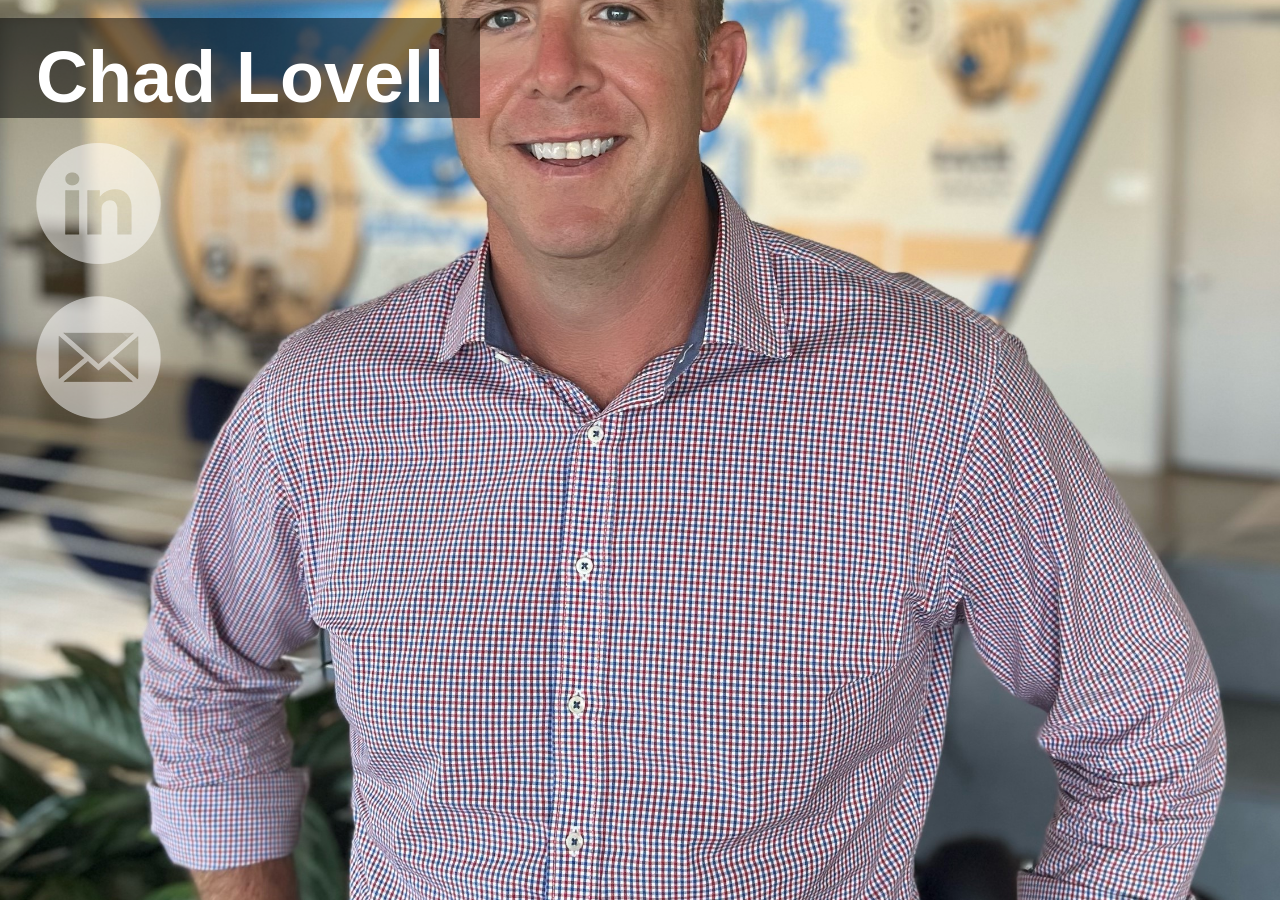
==== index.html @ 8917b345 "Update index.html" ====
<!DOCTYPE html>
<html>
  <head>
    <link href='http://fonts.googleapis.com/css?family=Sacramento' rel='stylesheet' type='text/CSS'>
  	<link href="http://calovell.github.io/normalize.css" rel="stylesheet">
  	<link href="http://calovell.github.io/icons/favicon.png" rel="icon" type="image/png">
  	<meta name="p:domain_verify" content="3712b702a888fe27a7185b41e04737b6"/>
    <title>Chad Lovell | Entrepreneur, Strategy & Innovation Executive</title>
    <meta name="description" content="Chad Lovell is a C-level executive operator, leader, and innovator with $100+ million P&L accountability">
    
	<!-- Google tag (gtag.js) -->
<script async src="https://www.googletagmanager.com/gtag/js?id=G-3PWENRH470"></script>
<script>
  window.dataLayer = window.dataLayer || [];
  function gtag(){dataLayer.push(arguments);}
  gtag('js', new Date());

  gtag('config', 'G-3PWENRH470');
</script>

	<style>
		body {
			background: url("http://calovell.github.io/pics/chad_lovell.jpg");
			background-size: cover;
			background-repeat: no-repeat;
			background-attachment: fixed;
			background-position: center;
		}
		h1 {
            font-family: 'Sacramento' cursive !important;
			font-size: 4.5em;
			color: #FFFFFF;
			padding: 0.25em 0.5em 0em 0.5em;
			margin-top: 15px;
			background-color: rgba(0,0,0,0.5);
			float: left;
			margin: 0.25em 0em 0em 0em;
    	}
    	div1 {
    		margin: 0.75em 0em 0.75em 2.25em;
    		display: inline;
    		float: left;
    		opacity: 0.5;
    		clear: left;
    		width: 7.82em;
    	}
    	div2 {
    		margin: 0.75em 2.25em 0.75em 0em;
    		display: inline;
    		float: right;
    		opacity: 0.5;
    		clear: right;
    		width: 7.82em;
    	}
    	a {
    		float: left;
    		margin: 0.75em 0em 0.75em 0em;
    	}
    	@media (max-width: 500px) {
      		h1 {
        		font-size: 3em;
        		padding: 0.25em 0.5em 0em 0.5em;
      		}
      		div1 {
      			margin: 0.5em 0em 0.5em 1.75em;
      			width: 5em;
      		}
      		div2 {
      			margin: 0.5em 1.75em 0.5em 0em;
      			width: 5em;
      		}
      		img {
      			height: 5em;
      			width: 5em;
      		}
      		a {
      			margin: 0.5em 0em 0.5em 0em;
      		}
	    }
	</style>
  </head>
  <body>
  	<h1>Chad Lovell</h1>
  	<div1>
  		<a href="https://www.linkedin.com/in/chadlovell" target="_blank">
  			<img src="http://calovell.github.io/icons/LinkedIn.png">
  		</a>
  		<a href="mailto:lovell.chad@gmail.com">
  			<img src="http://calovell.github.io/icons/E-Mail.png">
  		</a>
  	</div1>
  	<div2>

  	</div2>
  	<script src="http://calovell.github.io/jquery-1.10.2.min.js"></script>
  </body>
</html>
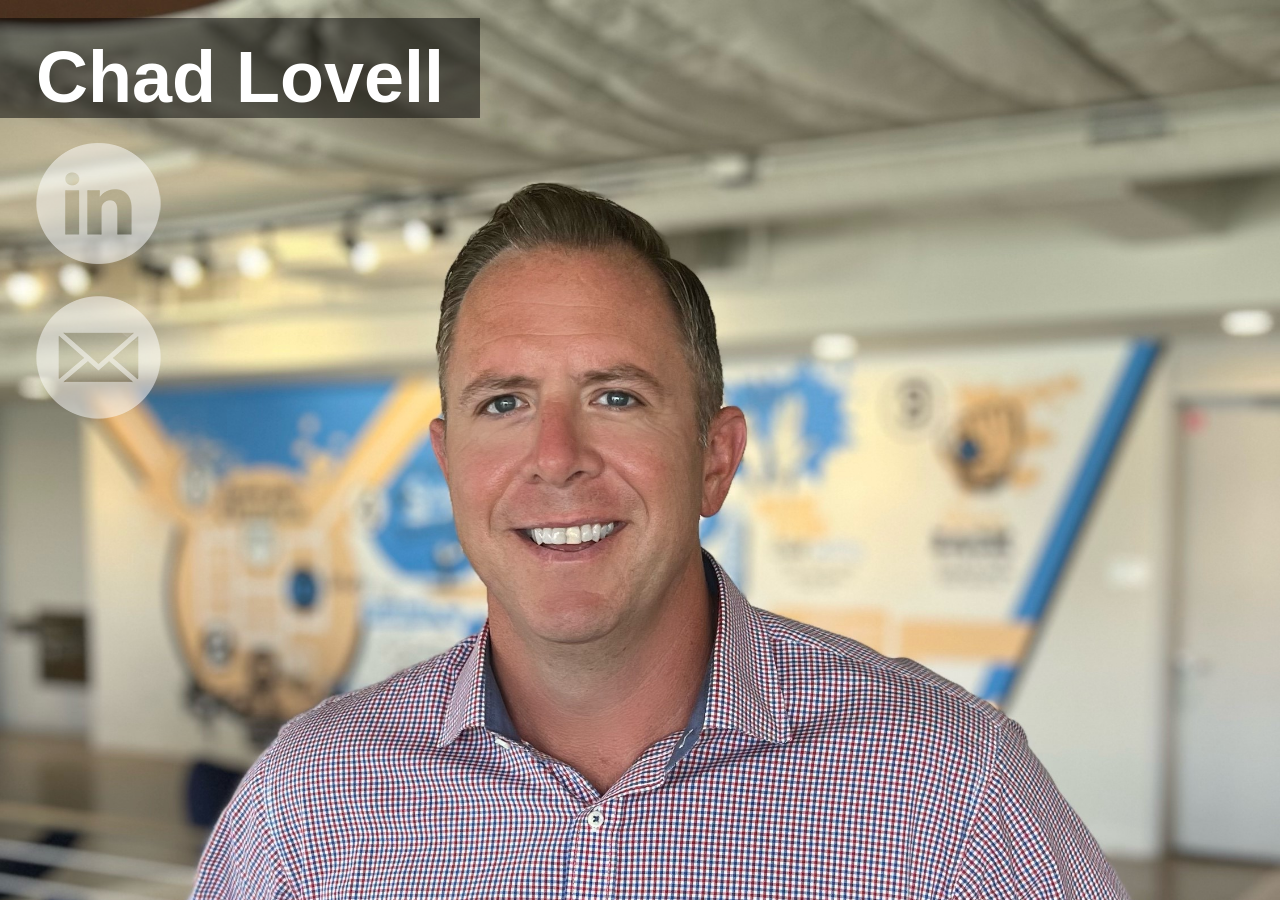
==== commit 969955e5: "Update index.html" ====
--- a/index.html
+++ b/index.html
@@ -24,7 +24,7 @@
 			background-size: cover;
 			background-repeat: no-repeat;
 			background-attachment: fixed;
-			background-position: center;
+			background-position: top left;
 		}
 		h1 {
             font-family: 'Sacramento' cursive !important;
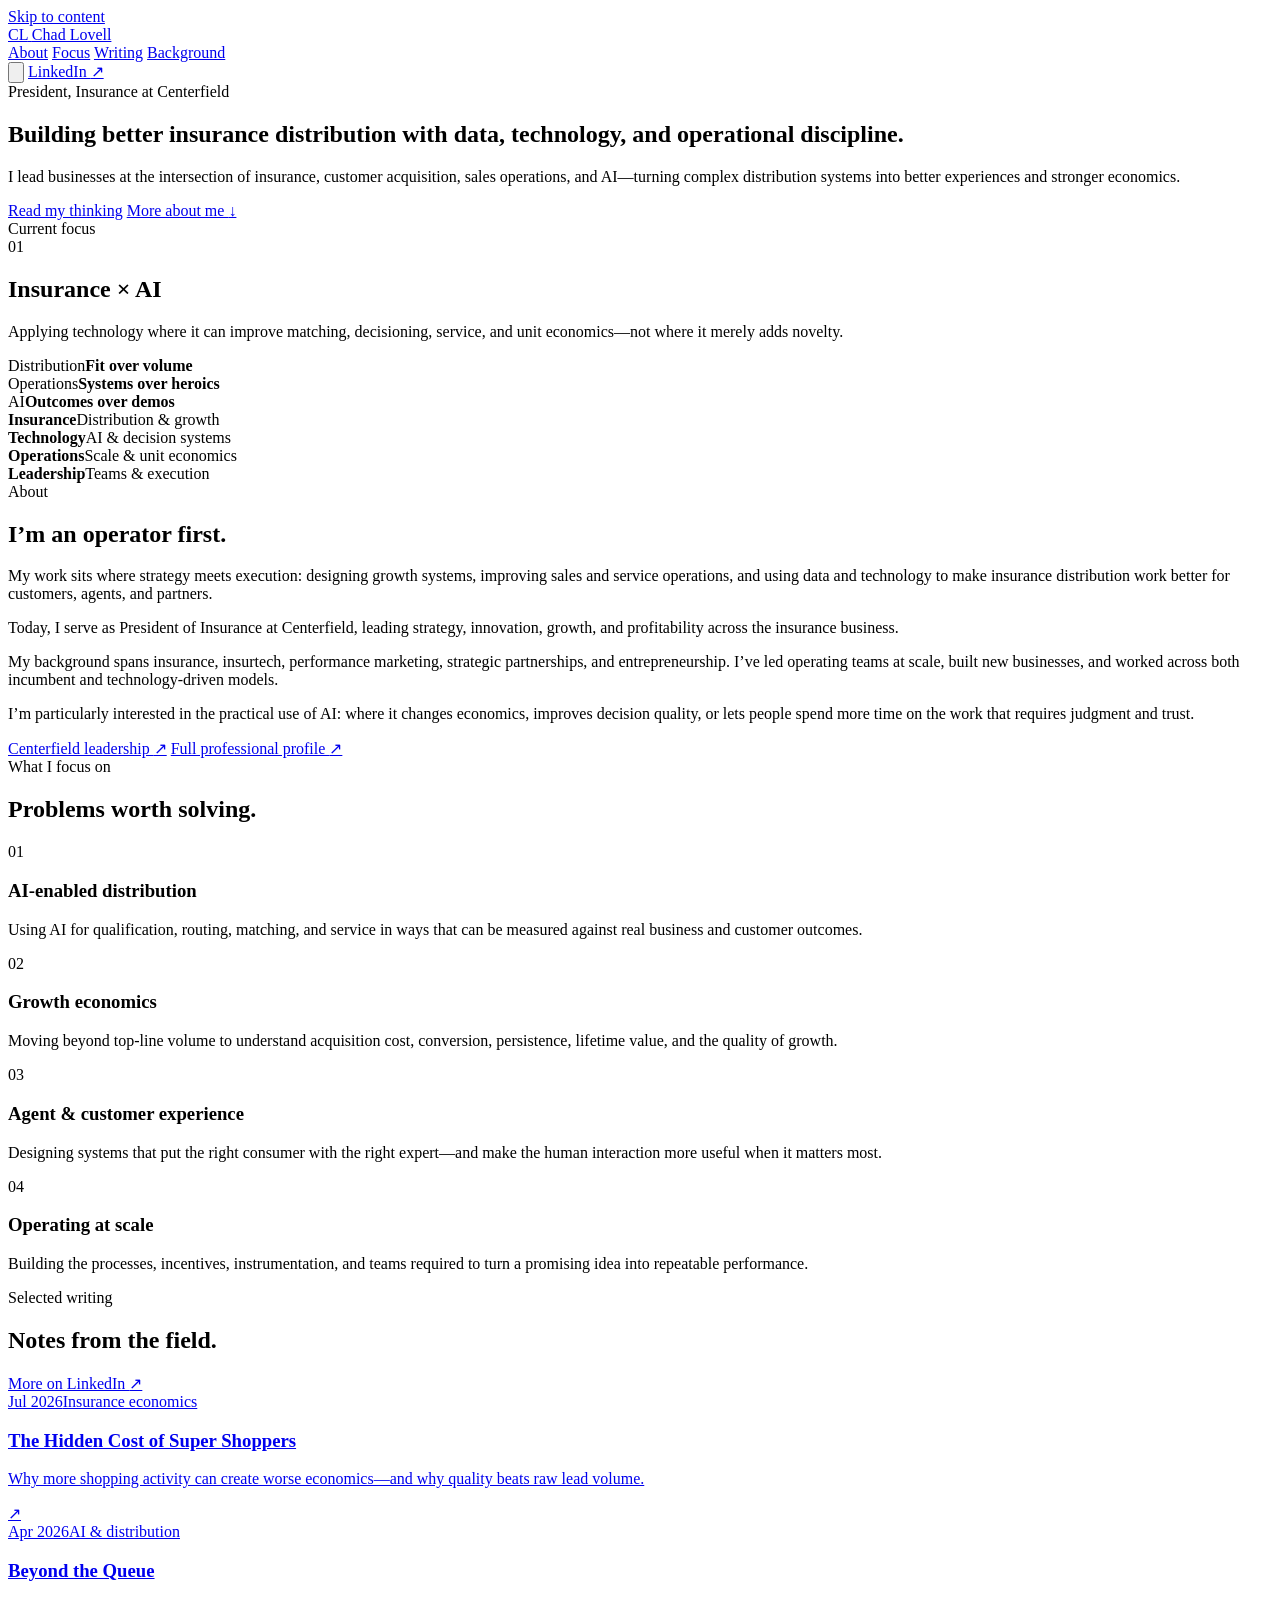
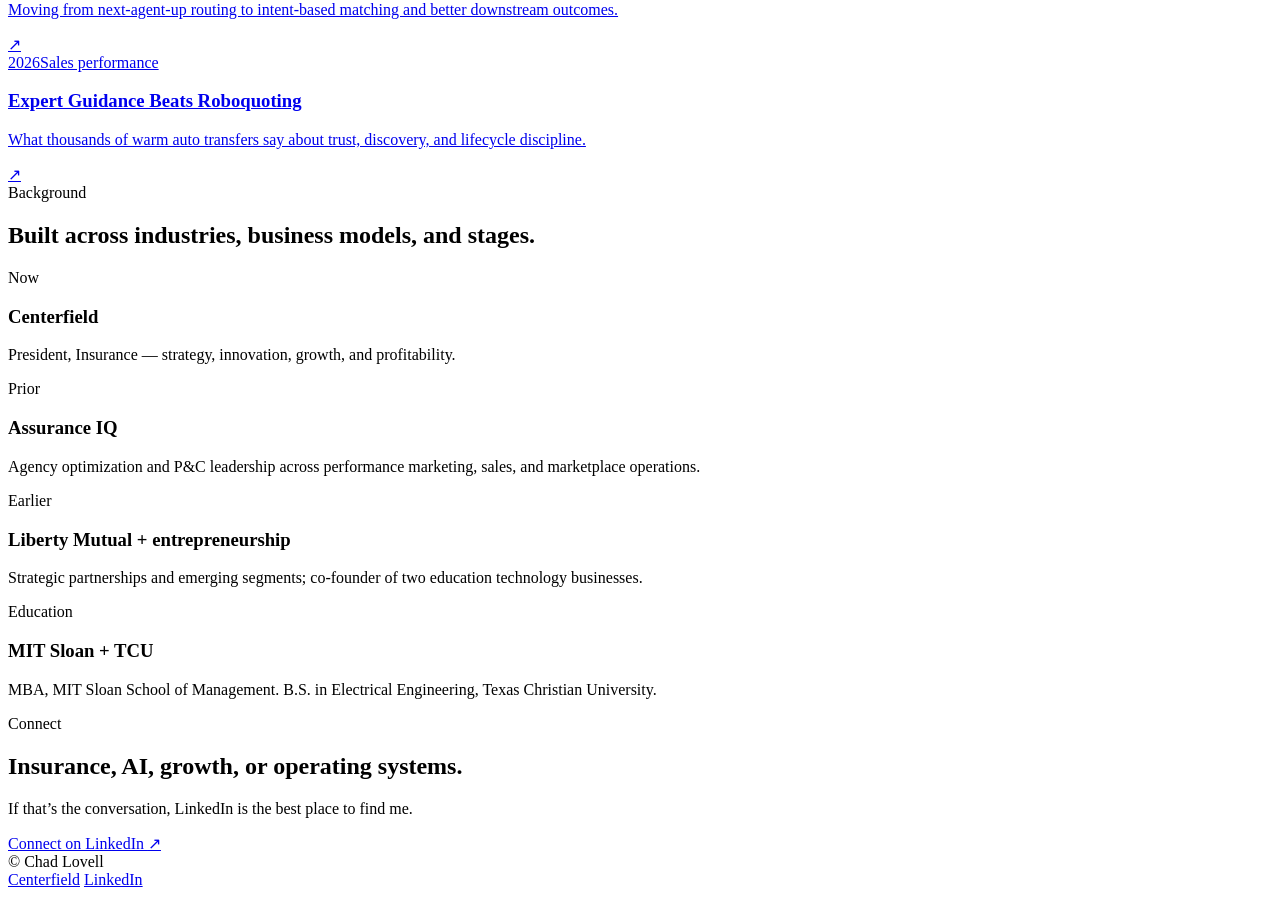
==== commit 2b110c73: "Redesign personal site with responsive layout and preserved analytics" ====
--- a/index.html
+++ b/index.html
@@ -1,97 +1,262 @@
-<!DOCTYPE html>
-<html>
-  <head>
-    <link href='http://fonts.googleapis.com/css?family=Sacramento' rel='stylesheet' type='text/CSS'>
-  	<link href="http://calovell.github.io/normalize.css" rel="stylesheet">
-  	<link href="http://calovell.github.io/icons/favicon.png" rel="icon" type="image/png">
-  	<meta name="p:domain_verify" content="3712b702a888fe27a7185b41e04737b6"/>
-    <title>Chad Lovell | Entrepreneur, Strategy & Innovation Executive</title>
-    <meta name="description" content="Chad Lovell is a C-level executive operator, leader, and innovator with $100+ million P&L accountability">
-    
-	<!-- Google tag (gtag.js) -->
-<script async src="https://www.googletagmanager.com/gtag/js?id=G-3PWENRH470"></script>
-<script>
-  window.dataLayer = window.dataLayer || [];
-  function gtag(){dataLayer.push(arguments);}
-  gtag('js', new Date());
-
-  gtag('config', 'G-3PWENRH470');
-</script>
-
-	<style>
-		body {
-			background: url("http://calovell.github.io/pics/chad_lovell.jpg");
-			background-size: cover;
-			background-repeat: no-repeat;
-			background-attachment: fixed;
-			background-position: top left;
-		}
-		h1 {
-            font-family: 'Sacramento' cursive !important;
-			font-size: 4.5em;
-			color: #FFFFFF;
-			padding: 0.25em 0.5em 0em 0.5em;
-			margin-top: 15px;
-			background-color: rgba(0,0,0,0.5);
-			float: left;
-			margin: 0.25em 0em 0em 0em;
-    	}
-    	div1 {
-    		margin: 0.75em 0em 0.75em 2.25em;
-    		display: inline;
-    		float: left;
-    		opacity: 0.5;
-    		clear: left;
-    		width: 7.82em;
-    	}
-    	div2 {
-    		margin: 0.75em 2.25em 0.75em 0em;
-    		display: inline;
-    		float: right;
-    		opacity: 0.5;
-    		clear: right;
-    		width: 7.82em;
-    	}
-    	a {
-    		float: left;
-    		margin: 0.75em 0em 0.75em 0em;
-    	}
-    	@media (max-width: 500px) {
-      		h1 {
-        		font-size: 3em;
-        		padding: 0.25em 0.5em 0em 0.5em;
-      		}
-      		div1 {
-      			margin: 0.5em 0em 0.5em 1.75em;
-      			width: 5em;
-      		}
-      		div2 {
-      			margin: 0.5em 1.75em 0.5em 0em;
-      			width: 5em;
-      		}
-      		img {
-      			height: 5em;
-      			width: 5em;
-      		}
-      		a {
-      			margin: 0.5em 0em 0.5em 0em;
-      		}
-	    }
-	</style>
-  </head>
-  <body>
-  	<h1>Chad Lovell</h1>
-  	<div1>
-  		<a href="https://www.linkedin.com/in/chadlovell" target="_blank">
-  			<img src="http://calovell.github.io/icons/LinkedIn.png">
-  		</a>
-  		<a href="mailto:lovell.chad@gmail.com">
-  			<img src="http://calovell.github.io/icons/E-Mail.png">
-  		</a>
-  	</div1>
-  	<div2>
-
-  	</div2>
-  	<script src="http://calovell.github.io/jquery-1.10.2.min.js"></script>
-  </body>
+<!doctype html>
+<html lang="en">
+<head>
+  <!-- Google tag (gtag.js) -->
+  <script async src="https://www.googletagmanager.com/gtag/js?id=G-3PWENRH470"></script>
+  <script>
+    window.dataLayer = window.dataLayer || [];
+    function gtag(){dataLayer.push(arguments);}
+    gtag('js', new Date());
+    gtag('config', 'G-3PWENRH470');
+  </script>
+  <meta charset="utf-8" />
+  <meta name="viewport" content="width=device-width, initial-scale=1" />
+  <title>Chad Lovell | Insurance, AI & Growth Executive</title>
+  <meta name="description" content="Chad Lovell is President of Insurance at Centerfield, focused on insurance distribution, AI-enabled growth, customer acquisition, and operational performance." />
+  <meta name="author" content="Chad Lovell" />
+  <meta name="p:domain_verify" content="3712b702a888fe27a7185b41e04737b6" />
+  <meta name="theme-color" content="#07101c" />
+  <meta name="referrer" content="strict-origin-when-cross-origin" />
+  <meta name="robots" content="index,follow,max-image-preview:large" />
+  <link rel="canonical" href="https://chadlovell.com/" />
+  <link rel="icon" href="assets/favicon.svg" type="image/svg+xml" />
+  <link rel="stylesheet" href="assets/styles.css" />
+  <noscript><style>.reveal{opacity:1!important;transform:none!important}</style></noscript>
+
+  <meta property="og:type" content="website" />
+  <meta property="og:title" content="Chad Lovell | Insurance, AI & Growth Executive" />
+  <meta property="og:description" content="Executive operator focused on insurance distribution, AI-enabled growth, and better customer and agent experiences." />
+  <meta property="og:url" content="https://chadlovell.com/" />
+  <meta property="og:site_name" content="Chad Lovell" />
+  <meta property="og:image" content="https://chadlovell.com/assets/social-card.png" />
+  <meta name="twitter:card" content="summary_large_image" />
+
+  <script type="application/ld+json">
+  {
+    "@context": "https://schema.org",
+    "@type": "Person",
+    "name": "Chad Lovell",
+    "url": "https://chadlovell.com/",
+    "jobTitle": "President, Insurance",
+    "worksFor": {
+      "@type": "Organization",
+      "name": "Centerfield",
+      "url": "https://www.centerfield.com/"
+    },
+    "alumniOf": [
+      {"@type": "CollegeOrUniversity", "name": "MIT Sloan School of Management"},
+      {"@type": "CollegeOrUniversity", "name": "Texas Christian University"}
+    ],
+    "sameAs": [
+      "https://www.linkedin.com/in/chadlovell/"
+    ]
+  }
+  </script>
+</head>
+<body>
+  <a class="skip-link" href="#main">Skip to content</a>
+
+  <header class="site-header" data-header>
+    <div class="shell nav-wrap">
+      <a class="brand" href="#top" aria-label="Chad Lovell home">
+        <span class="brand-mark" aria-hidden="true">CL</span>
+        <span class="brand-name">Chad Lovell</span>
+      </a>
+      <nav class="desktop-nav" aria-label="Primary navigation">
+        <a href="#about">About</a>
+        <a href="#focus">Focus</a>
+        <a href="#writing">Writing</a>
+        <a href="#background">Background</a>
+      </nav>
+      <div class="nav-actions">
+        <button class="theme-toggle" type="button" aria-label="Toggle color theme" data-theme-toggle>
+          <svg viewBox="0 0 24 24" aria-hidden="true"><path d="M12 3a9 9 0 1 0 9 9c0-.35-.02-.7-.06-1.03A7 7 0 0 1 12 3Z"/></svg>
+        </button>
+        <a class="button button-small" href="https://www.linkedin.com/in/chadlovell/" target="_blank" rel="noopener noreferrer">LinkedIn <span aria-hidden="true">↗</span></a>
+      </div>
+    </div>
+  </header>
+
+  <main id="main">
+    <section class="hero" id="top">
+      <div class="hero-grid" aria-hidden="true"></div>
+      <div class="orb orb-one" aria-hidden="true"></div>
+      <div class="orb orb-two" aria-hidden="true"></div>
+      <div class="shell hero-layout">
+        <div class="hero-copy reveal">
+          <div class="eyebrow"><span class="eyebrow-dot"></span> President, Insurance at Centerfield</div>
+          <h1>Building better insurance distribution with <span>data, technology, and operational discipline.</span></h1>
+          <p class="hero-lede">I lead businesses at the intersection of insurance, customer acquisition, sales operations, and AI—turning complex distribution systems into better experiences and stronger economics.</p>
+          <div class="hero-actions">
+            <a class="button" href="#writing">Read my thinking</a>
+            <a class="text-link" href="#about">More about me <span aria-hidden="true">↓</span></a>
+          </div>
+        </div>
+
+        <aside class="signal-card reveal reveal-delay-1" aria-label="Professional focus">
+          <div class="signal-topline">
+            <span>Current focus</span>
+            <span class="live-dot" aria-hidden="true"></span>
+          </div>
+          <div class="signal-main">
+            <div class="signal-number">01</div>
+            <h2>Insurance × AI</h2>
+            <p>Applying technology where it can improve matching, decisioning, service, and unit economics—not where it merely adds novelty.</p>
+          </div>
+          <div class="signal-list">
+            <div><span>Distribution</span><strong>Fit over volume</strong></div>
+            <div><span>Operations</span><strong>Systems over heroics</strong></div>
+            <div><span>AI</span><strong>Outcomes over demos</strong></div>
+          </div>
+        </aside>
+      </div>
+      <div class="shell hero-foot reveal reveal-delay-2">
+        <div class="metric"><strong>Insurance</strong><span>Distribution & growth</span></div>
+        <div class="metric"><strong>Technology</strong><span>AI & decision systems</span></div>
+        <div class="metric"><strong>Operations</strong><span>Scale & unit economics</span></div>
+        <div class="metric"><strong>Leadership</strong><span>Teams & execution</span></div>
+      </div>
+    </section>
+
+    <section class="section" id="about">
+      <div class="shell split-layout">
+        <div class="section-kicker reveal">About</div>
+        <div class="section-content reveal reveal-delay-1">
+          <h2>I’m an operator first.</h2>
+          <div class="prose-grid">
+            <p class="large-copy">My work sits where strategy meets execution: designing growth systems, improving sales and service operations, and using data and technology to make insurance distribution work better for customers, agents, and partners.</p>
+            <div class="body-copy">
+              <p>Today, I serve as President of Insurance at Centerfield, leading strategy, innovation, growth, and profitability across the insurance business.</p>
+              <p>My background spans insurance, insurtech, performance marketing, strategic partnerships, and entrepreneurship. I’ve led operating teams at scale, built new businesses, and worked across both incumbent and technology-driven models.</p>
+              <p>I’m particularly interested in the practical use of AI: where it changes economics, improves decision quality, or lets people spend more time on the work that requires judgment and trust.</p>
+            </div>
+          </div>
+          <div class="inline-links">
+            <a href="https://www.centerfield.com/our-team" target="_blank" rel="noopener noreferrer">Centerfield leadership <span>↗</span></a>
+            <a href="https://www.linkedin.com/in/chadlovell/" target="_blank" rel="noopener noreferrer">Full professional profile <span>↗</span></a>
+          </div>
+        </div>
+      </div>
+    </section>
+
+    <section class="section section-tint" id="focus">
+      <div class="shell">
+        <div class="section-heading reveal">
+          <div class="section-kicker">What I focus on</div>
+          <h2>Problems worth solving.</h2>
+        </div>
+        <div class="focus-grid">
+          <article class="focus-card reveal">
+            <span class="card-index">01</span>
+            <h3>AI-enabled distribution</h3>
+            <p>Using AI for qualification, routing, matching, and service in ways that can be measured against real business and customer outcomes.</p>
+          </article>
+          <article class="focus-card reveal reveal-delay-1">
+            <span class="card-index">02</span>
+            <h3>Growth economics</h3>
+            <p>Moving beyond top-line volume to understand acquisition cost, conversion, persistence, lifetime value, and the quality of growth.</p>
+          </article>
+          <article class="focus-card reveal reveal-delay-2">
+            <span class="card-index">03</span>
+            <h3>Agent & customer experience</h3>
+            <p>Designing systems that put the right consumer with the right expert—and make the human interaction more useful when it matters most.</p>
+          </article>
+          <article class="focus-card reveal reveal-delay-3">
+            <span class="card-index">04</span>
+            <h3>Operating at scale</h3>
+            <p>Building the processes, incentives, instrumentation, and teams required to turn a promising idea into repeatable performance.</p>
+          </article>
+        </div>
+      </div>
+    </section>
+
+    <section class="section" id="writing">
+      <div class="shell">
+        <div class="section-heading writing-heading reveal">
+          <div>
+            <div class="section-kicker">Selected writing</div>
+            <h2>Notes from the field.</h2>
+          </div>
+          <a class="text-link" href="https://www.linkedin.com/in/chadlovell/recent-activity/all/" target="_blank" rel="noopener noreferrer">More on LinkedIn <span>↗</span></a>
+        </div>
+        <div class="article-list">
+          <a class="article-row reveal" href="https://www.linkedin.com/pulse/hidden-cost-super-shoppers-chad-lovell-rr0ec" target="_blank" rel="noopener noreferrer">
+            <div class="article-meta"><span>Jul 2026</span><span>Insurance economics</span></div>
+            <div class="article-copy">
+              <h3>The Hidden Cost of Super Shoppers</h3>
+              <p>Why more shopping activity can create worse economics—and why quality beats raw lead volume.</p>
+            </div>
+            <span class="article-arrow" aria-hidden="true">↗</span>
+          </a>
+          <a class="article-row reveal reveal-delay-1" href="https://www.linkedin.com/posts/centerfield-media_beyond-the-queue-activity-7447659355233009664-JRkK" target="_blank" rel="noopener noreferrer">
+            <div class="article-meta"><span>Apr 2026</span><span>AI & distribution</span></div>
+            <div class="article-copy">
+              <h3>Beyond the Queue</h3>
+              <p>Moving from next-agent-up routing to intent-based matching and better downstream outcomes.</p>
+            </div>
+            <span class="article-arrow" aria-hidden="true">↗</span>
+          </a>
+          <a class="article-row reveal reveal-delay-2" href="https://www.linkedin.com/posts/chadlovell_in-the-insurance-world-we-spend-a-lot-of-activity-7431710222504640513-ffa4" target="_blank" rel="noopener noreferrer">
+            <div class="article-meta"><span>2026</span><span>Sales performance</span></div>
+            <div class="article-copy">
+              <h3>Expert Guidance Beats Roboquoting</h3>
+              <p>What thousands of warm auto transfers say about trust, discovery, and lifecycle discipline.</p>
+            </div>
+            <span class="article-arrow" aria-hidden="true">↗</span>
+          </a>
+        </div>
+      </div>
+    </section>
+
+    <section class="section section-dark" id="background">
+      <div class="shell split-layout">
+        <div class="section-kicker reveal">Background</div>
+        <div class="section-content reveal reveal-delay-1">
+          <h2>Built across industries, business models, and stages.</h2>
+          <div class="timeline">
+            <div class="timeline-row">
+              <div class="timeline-label">Now</div>
+              <div><h3>Centerfield</h3><p>President, Insurance — strategy, innovation, growth, and profitability.</p></div>
+            </div>
+            <div class="timeline-row">
+              <div class="timeline-label">Prior</div>
+              <div><h3>Assurance IQ</h3><p>Agency optimization and P&amp;C leadership across performance marketing, sales, and marketplace operations.</p></div>
+            </div>
+            <div class="timeline-row">
+              <div class="timeline-label">Earlier</div>
+              <div><h3>Liberty Mutual + entrepreneurship</h3><p>Strategic partnerships and emerging segments; co-founder of two education technology businesses.</p></div>
+            </div>
+            <div class="timeline-row">
+              <div class="timeline-label">Education</div>
+              <div><h3>MIT Sloan + TCU</h3><p>MBA, MIT Sloan School of Management. B.S. in Electrical Engineering, Texas Christian University.</p></div>
+            </div>
+          </div>
+        </div>
+      </div>
+    </section>
+
+    <section class="cta-section">
+      <div class="shell cta-wrap reveal">
+        <div>
+          <div class="section-kicker">Connect</div>
+          <h2>Insurance, AI, growth, or operating systems.</h2>
+          <p>If that’s the conversation, LinkedIn is the best place to find me.</p>
+        </div>
+        <a class="button button-light" href="https://www.linkedin.com/in/chadlovell/" target="_blank" rel="noopener noreferrer">Connect on LinkedIn <span>↗</span></a>
+      </div>
+    </section>
+  </main>
+
+  <footer class="site-footer">
+    <div class="shell footer-wrap">
+      <div>© <span data-year></span> Chad Lovell</div>
+      <div class="footer-links">
+        <a href="https://www.centerfield.com/" target="_blank" rel="noopener noreferrer">Centerfield</a>
+        <a href="https://www.linkedin.com/in/chadlovell/" target="_blank" rel="noopener noreferrer">LinkedIn</a>
+      </div>
+    </div>
+  </footer>
+
+  <script src="assets/site.js" defer></script>
+</body>
 </html>
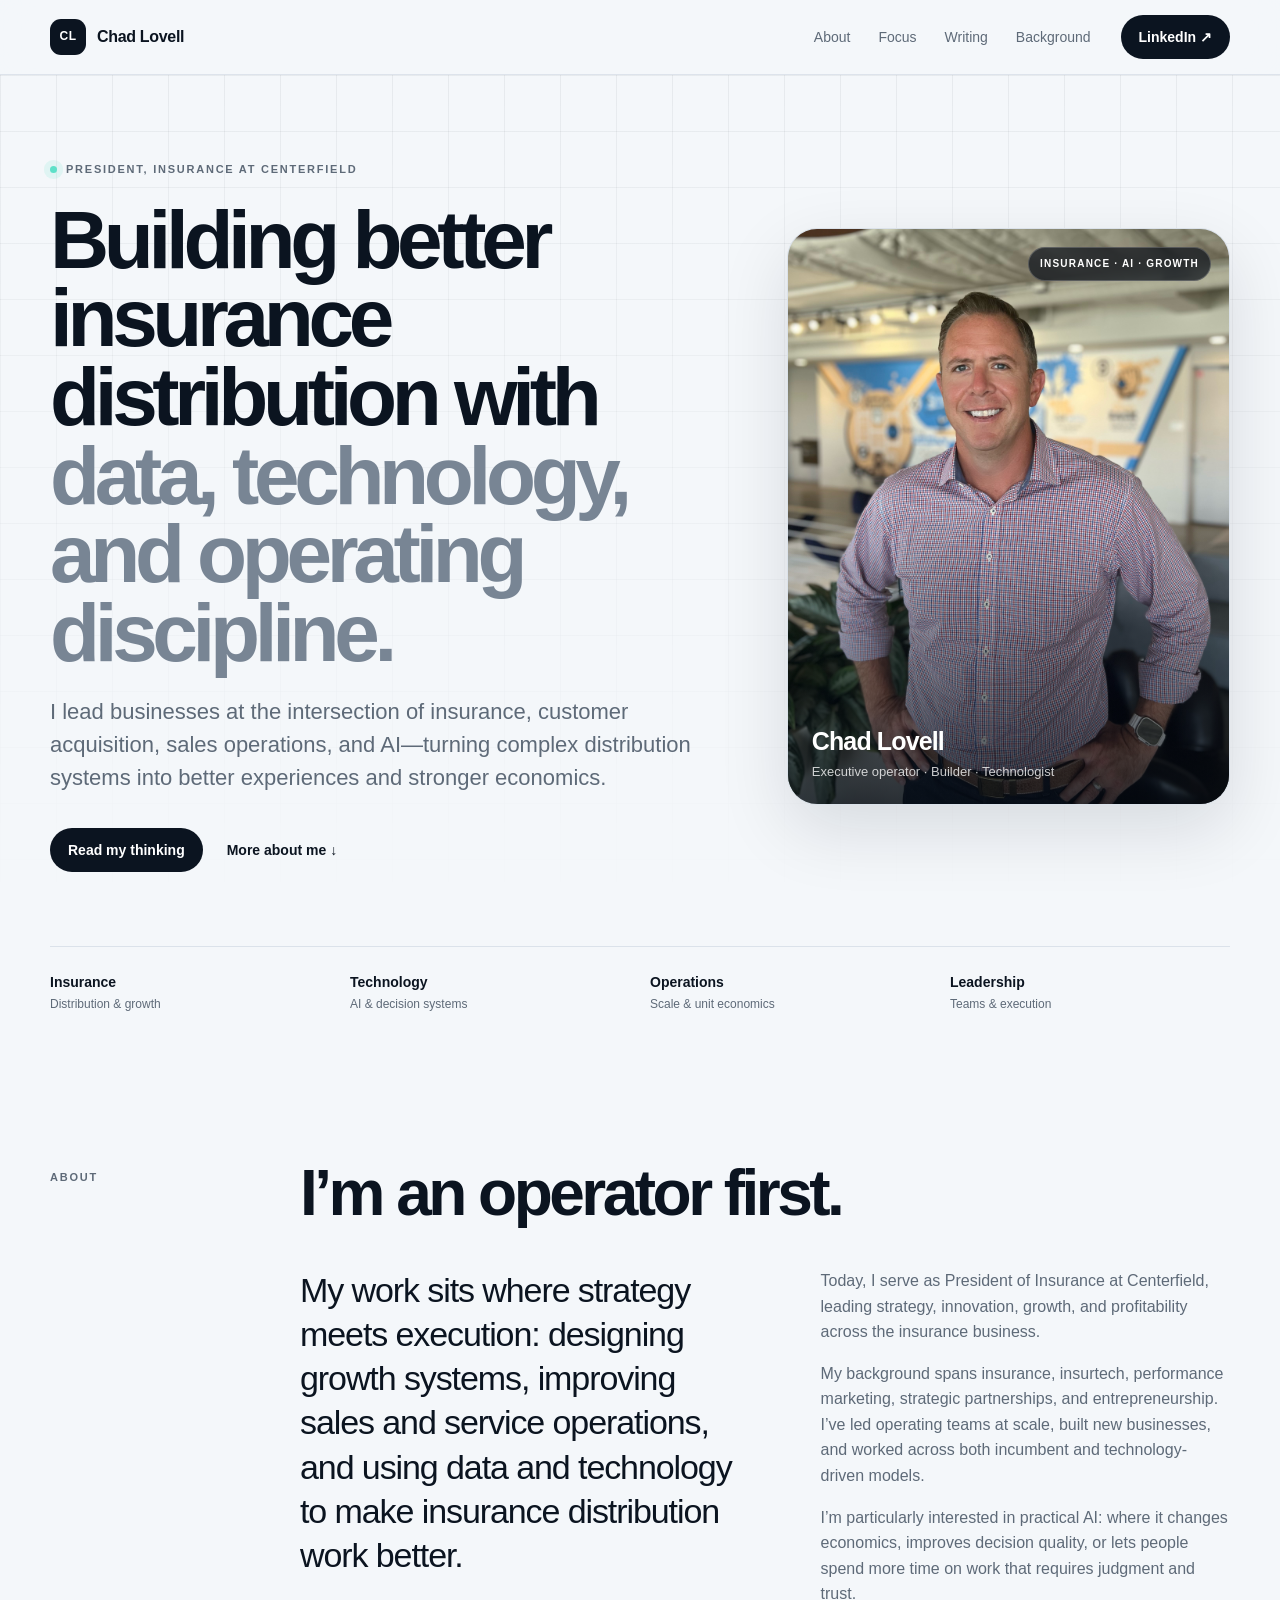
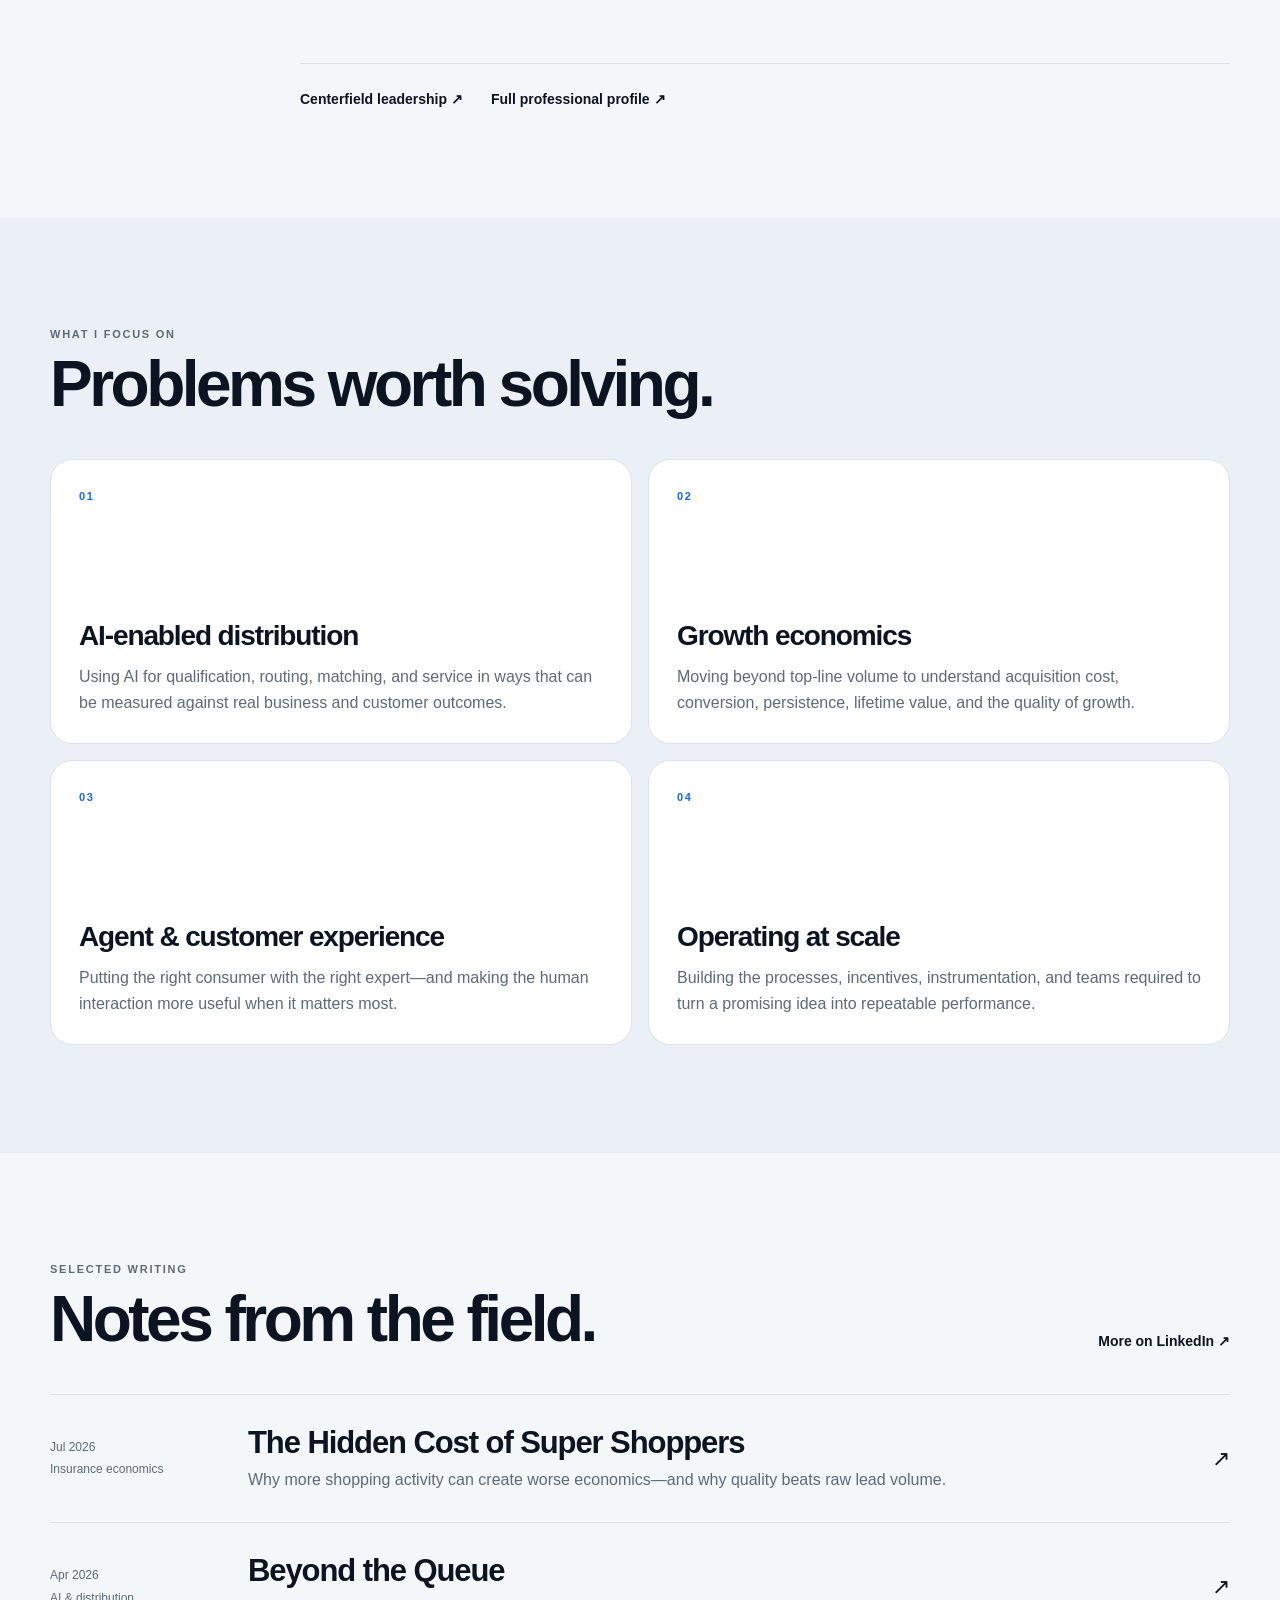
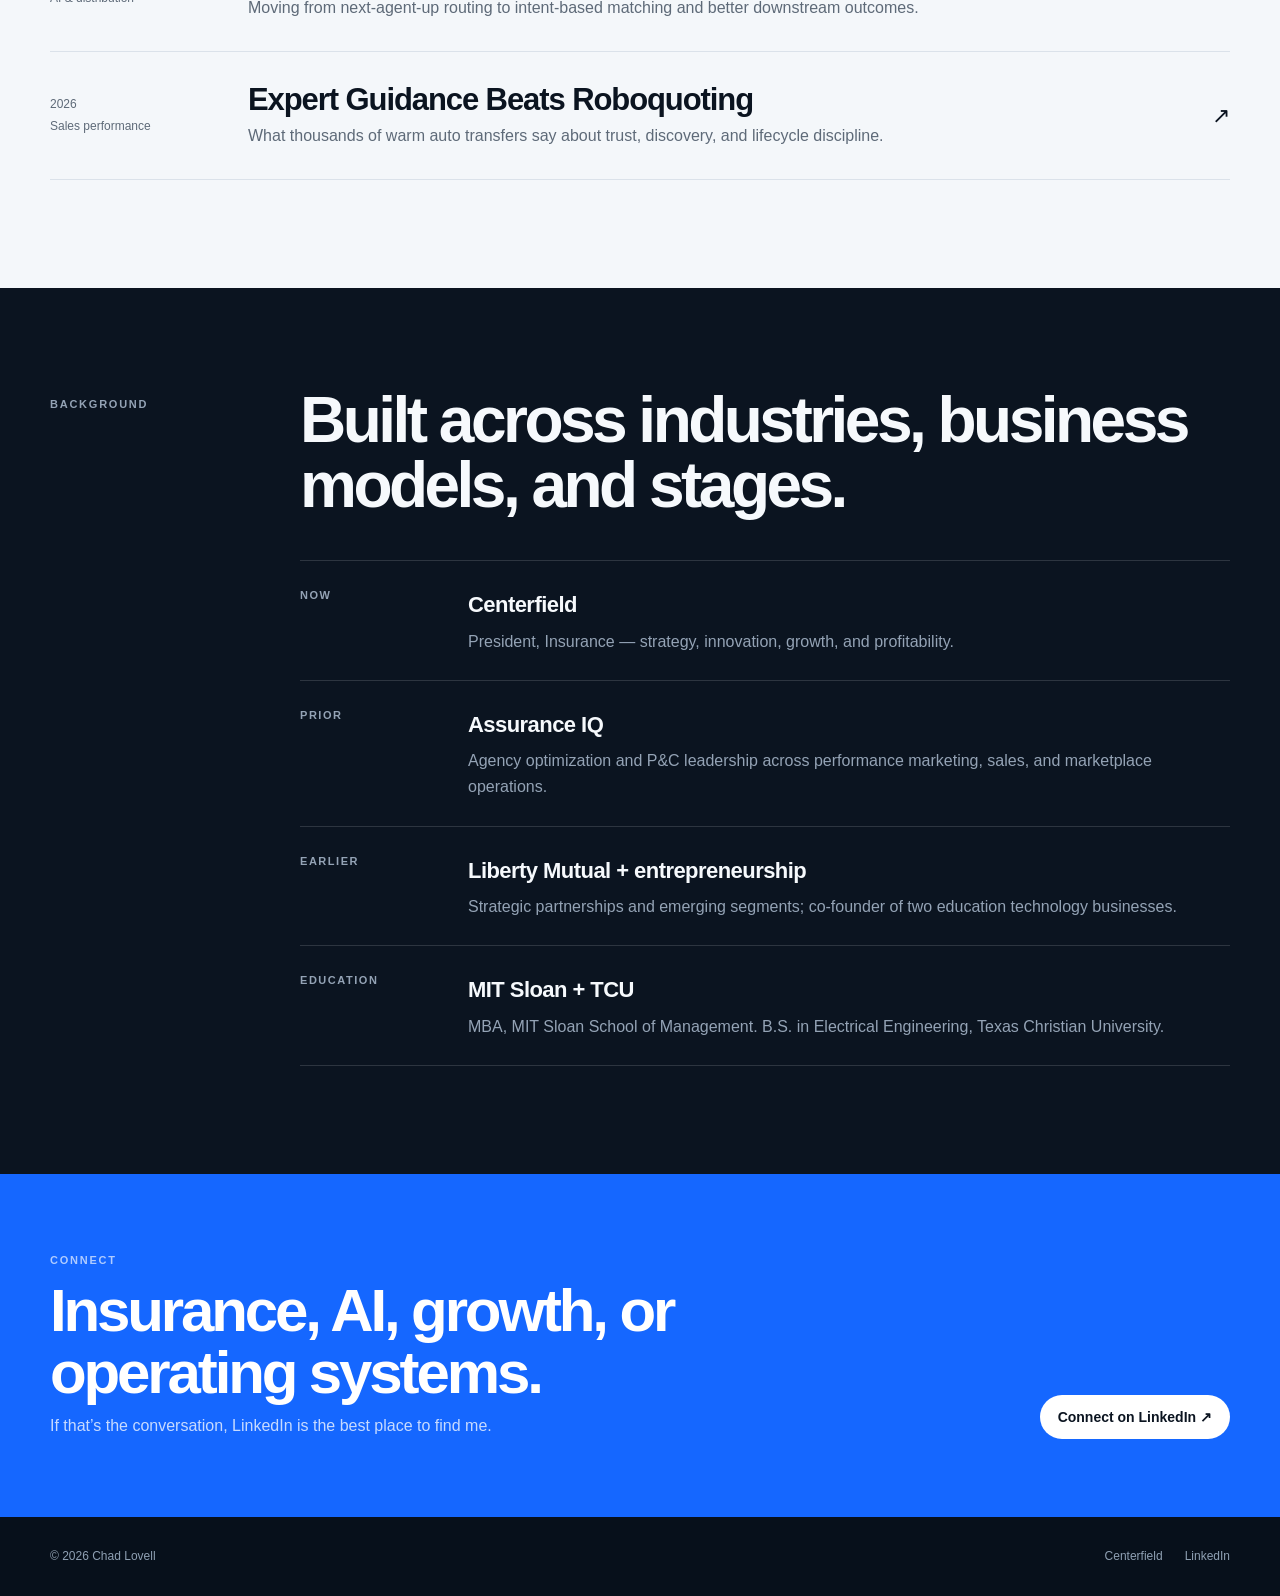
==== commit 455d7f26: "Make redesign self-contained and add professional headshot" ====
--- a/index.html
+++ b/index.html
@@ -1,7 +1,7 @@
 <!doctype html>
 <html lang="en">
 <head>
-  <!-- Google tag (gtag.js) -->
+  <!-- Google tag (gtag.js) — preserved from the existing chadlovell.com site -->
   <script async src="https://www.googletagmanager.com/gtag/js?id=G-3PWENRH470"></script>
   <script>
     window.dataLayer = window.dataLayer || [];
@@ -9,254 +9,71 @@
     gtag('js', new Date());
     gtag('config', 'G-3PWENRH470');
   </script>
-  <meta charset="utf-8" />
-  <meta name="viewport" content="width=device-width, initial-scale=1" />
+
+  <meta charset="utf-8">
+  <meta name="viewport" content="width=device-width, initial-scale=1, viewport-fit=cover">
   <title>Chad Lovell | Insurance, AI & Growth Executive</title>
-  <meta name="description" content="Chad Lovell is President of Insurance at Centerfield, focused on insurance distribution, AI-enabled growth, customer acquisition, and operational performance." />
-  <meta name="author" content="Chad Lovell" />
-  <meta name="p:domain_verify" content="3712b702a888fe27a7185b41e04737b6" />
-  <meta name="theme-color" content="#07101c" />
-  <meta name="referrer" content="strict-origin-when-cross-origin" />
-  <meta name="robots" content="index,follow,max-image-preview:large" />
-  <link rel="canonical" href="https://chadlovell.com/" />
-  <link rel="icon" href="assets/favicon.svg" type="image/svg+xml" />
-  <link rel="stylesheet" href="assets/styles.css" />
-  <noscript><style>.reveal{opacity:1!important;transform:none!important}</style></noscript>
+  <meta name="description" content="Chad Lovell is President of Insurance at Centerfield, focused on insurance distribution, AI-enabled growth, customer acquisition, and operational performance.">
+  <meta name="author" content="Chad Lovell">
+  <meta name="p:domain_verify" content="3712b702a888fe27a7185b41e04737b6">
+  <meta name="theme-color" content="#0b1420">
+  <meta name="robots" content="index,follow,max-image-preview:large">
+  <link rel="canonical" href="https://chadlovell.com/">
 
-  <meta property="og:type" content="website" />
-  <meta property="og:title" content="Chad Lovell | Insurance, AI & Growth Executive" />
-  <meta property="og:description" content="Executive operator focused on insurance distribution, AI-enabled growth, and better customer and agent experiences." />
-  <meta property="og:url" content="https://chadlovell.com/" />
-  <meta property="og:site_name" content="Chad Lovell" />
-  <meta property="og:image" content="https://chadlovell.com/assets/social-card.png" />
-  <meta name="twitter:card" content="summary_large_image" />
+  <link rel="icon" type="image/svg+xml" href="data:image/svg+xml,%3Csvg xmlns='http://www.w3.org/2000/svg' viewBox='0 0 64 64'%3E%3Crect width='64' height='64' rx='15' fill='%230b1420'/%3E%3Cpath d='M35 17c-10 0-18 6.4-18 15s8 15 18 15c5 0 9.2-1.4 12.7-4.5l-4.8-6c-2.1 1.8-4.6 2.8-7.6 2.8-5.8 0-9.7-3-9.7-7.3s3.9-7.3 9.7-7.3c3 0 5.5 1 7.6 2.8l4.8-6C44.2 18.4 40 17 35 17Z' fill='%23fff'/%3E%3Cpath d='M39 31h7v16H34v-7h5V31Z' fill='%235DE0C8'/%3E%3C/svg%3E">
+
+  <meta property="og:type" content="website">
+  <meta property="og:title" content="Chad Lovell | Insurance, AI & Growth Executive">
+  <meta property="og:description" content="Executive operator focused on insurance distribution, AI-enabled growth, and better customer and agent experiences.">
+  <meta property="og:url" content="https://chadlovell.com/">
+  <meta property="og:site_name" content="Chad Lovell">
+  <meta property="og:image" content="https://chadlovell.com/assets/social-card.png">
+  <meta name="twitter:card" content="summary_large_image">
 
   <script type="application/ld+json">
   {
-    "@context": "https://schema.org",
-    "@type": "Person",
-    "name": "Chad Lovell",
-    "url": "https://chadlovell.com/",
-    "jobTitle": "President, Insurance",
-    "worksFor": {
-      "@type": "Organization",
-      "name": "Centerfield",
-      "url": "https://www.centerfield.com/"
-    },
-    "alumniOf": [
-      {"@type": "CollegeOrUniversity", "name": "MIT Sloan School of Management"},
-      {"@type": "CollegeOrUniversity", "name": "Texas Christian University"}
+    "@context":"https://schema.org",
+    "@type":"Person",
+    "name":"Chad Lovell",
+    "url":"https://chadlovell.com/",
+    "jobTitle":"President, Insurance",
+    "worksFor":{"@type":"Organization","name":"Centerfield","url":"https://www.centerfield.com/"},
+    "alumniOf":[
+      {"@type":"CollegeOrUniversity","name":"MIT Sloan School of Management"},
+      {"@type":"CollegeOrUniversity","name":"Texas Christian University"}
     ],
-    "sameAs": [
-      "https://www.linkedin.com/in/chadlovell/"
-    ]
+    "sameAs":["https://www.linkedin.com/in/chadlovell/"]
   }
   </script>
+
+  <style>
+    :root{--bg:#f4f7fa;--surface:#ffffff;--ink:#0b1420;--muted:#5e6a78;--line:#dbe2ea;--accent:#1567ff;--mint:#5de0c8;--dark:#0b1420;--max:1180px;--shadow:0 24px 70px rgba(11,20,32,.12)}
+    *{box-sizing:border-box}html{scroll-behavior:smooth;-webkit-text-size-adjust:100%}body{margin:0;background:var(--bg);color:var(--ink);font-family:Inter,ui-sans-serif,-apple-system,BlinkMacSystemFont,"Segoe UI",Roboto,Helvetica,Arial,sans-serif;line-height:1.6;-webkit-font-smoothing:antialiased;overflow-x:hidden}img{max-width:100%;display:block}a{color:inherit;text-decoration:none}.shell{width:min(calc(100% - 48px),var(--max));margin:0 auto}
+    header{position:sticky;top:0;z-index:50;background:rgba(244,247,250,.92);backdrop-filter:blur(15px);-webkit-backdrop-filter:blur(15px);border-bottom:1px solid rgba(219,226,234,.9)}.nav{height:74px;display:flex;align-items:center;gap:30px}.brand{display:flex;align-items:center;gap:11px;margin-right:auto;font-weight:750;letter-spacing:-.02em}.brandmark{width:36px;height:36px;border-radius:11px;background:var(--dark);color:#fff;display:grid;place-items:center;font-size:12px;font-weight:850;letter-spacing:.04em}nav{display:flex;gap:28px}nav a{font-size:14px;color:var(--muted)}nav a:hover{color:var(--ink)}.pill{display:inline-flex;align-items:center;justify-content:center;min-height:44px;padding:0 18px;border-radius:999px;background:var(--dark);color:#fff;font-size:14px;font-weight:720;white-space:nowrap}
+    .hero{padding:86px 0 46px;position:relative;overflow:hidden}.hero:before{content:"";position:absolute;inset:0;pointer-events:none;background-image:linear-gradient(rgba(11,20,32,.055) 1px,transparent 1px),linear-gradient(90deg,rgba(11,20,32,.055) 1px,transparent 1px);background-size:56px 56px;mask-image:linear-gradient(to bottom,#000,transparent 85%)}.hero-grid{position:relative;display:grid;grid-template-columns:minmax(0,1.2fr) minmax(330px,.8fr);gap:72px;align-items:center}.eyebrow{display:flex;align-items:center;gap:9px;text-transform:uppercase;letter-spacing:.16em;font-size:11px;font-weight:800;color:var(--muted)}.dot{width:7px;height:7px;border-radius:50%;background:var(--mint);box-shadow:0 0 0 6px rgba(93,224,200,.14)}h1{margin:22px 0 24px;font-size:clamp(52px,6.4vw,86px);line-height:.96;letter-spacing:-.065em;font-weight:800;max-width:820px}h1 span{color:#788594;font-weight:620}.lede{font-size:clamp(18px,2vw,22px);line-height:1.48;color:var(--muted);max-width:720px;margin:0}.hero-actions{display:flex;align-items:center;gap:24px;margin-top:34px}.textlink{font-size:14px;font-weight:720}
+    .portrait{position:relative;min-height:570px;border-radius:30px;overflow:hidden;border:1px solid var(--line);box-shadow:var(--shadow);background:#d9e0e7;isolation:isolate}.portrait img{width:100%;height:100%;min-height:570px;object-fit:cover;object-position:22% 16%}.portrait:after{content:"";position:absolute;inset:0;z-index:1;background:linear-gradient(180deg,transparent 48%,rgba(4,9,16,.78) 100%);pointer-events:none}.portrait-tag{position:absolute;z-index:2;right:18px;top:18px;padding:8px 11px;border:1px solid rgba(255,255,255,.2);border-radius:999px;background:rgba(6,13,23,.68);color:#fff;font-size:10px;font-weight:800;letter-spacing:.12em;text-transform:uppercase;backdrop-filter:blur(8px)}.portrait-copy{position:absolute;z-index:2;left:24px;right:24px;bottom:22px;color:#fff}.portrait-copy strong{display:block;font-size:25px;line-height:1.1;letter-spacing:-.035em}.portrait-copy span{display:block;margin-top:6px;color:rgba(255,255,255,.78);font-size:13px}
+    .metrics{position:relative;display:grid;grid-template-columns:repeat(4,1fr);gap:20px;margin-top:74px;padding-top:24px;border-top:1px solid var(--line)}.metric strong{display:block;font-size:14px}.metric span{display:block;color:var(--muted);font-size:12px;margin-top:2px}
+    section.content{padding:108px 0}.section-grid{display:grid;grid-template-columns:180px minmax(0,1fr);gap:70px}.kicker{text-transform:uppercase;letter-spacing:.16em;font-size:11px;font-weight:800;color:var(--muted)}.section-title{font-size:clamp(40px,5vw,64px);line-height:1.02;letter-spacing:-.055em;margin:-8px 0 42px}.about-grid{display:grid;grid-template-columns:1.05fr .95fr;gap:68px}.bigcopy{font-size:clamp(24px,3vw,34px);line-height:1.3;letter-spacing:-.032em;margin:0}.bodycopy{color:var(--muted)}.bodycopy p:first-child{margin-top:0}.links{display:flex;flex-wrap:wrap;gap:28px;margin-top:40px;padding-top:24px;border-top:1px solid var(--line);font-size:14px;font-weight:720}
+    .tint{background:#eaf0f5}.section-head{display:flex;align-items:end;justify-content:space-between;gap:30px;margin-bottom:42px}.section-head .section-title{margin:8px 0 0}.focus-grid{display:grid;grid-template-columns:repeat(2,1fr);gap:16px}.card{min-height:285px;padding:28px;border:1px solid var(--line);border-radius:22px;background:var(--surface);display:flex;flex-direction:column}.index{font-size:11px;font-weight:850;letter-spacing:.15em;color:var(--accent)}.card h3{font-size:28px;line-height:1.1;letter-spacing:-.04em;margin:auto 0 12px}.card p{margin:0;color:var(--muted)}
+    .articles{border-top:1px solid var(--line)}.article{display:grid;grid-template-columns:170px minmax(0,1fr) 30px;gap:28px;align-items:center;padding:30px 0;border-bottom:1px solid var(--line)}.meta{color:var(--muted);font-size:12px;display:flex;flex-direction:column;gap:3px}.article h3{font-size:clamp(23px,3vw,31px);line-height:1.15;letter-spacing:-.035em;margin:0 0 6px}.article p{margin:0;color:var(--muted)}.arrow{font-size:22px;justify-self:end}
+    .dark{background:var(--dark);color:#f6f9fc}.dark .kicker,.dark .meta,.dark .timeline p,.dark .timeline-label{color:#94a3b5}.timeline{border-top:1px solid rgba(255,255,255,.14)}.timeline-row{display:grid;grid-template-columns:140px 1fr;gap:28px;padding:26px 0;border-bottom:1px solid rgba(255,255,255,.14)}.timeline-label{text-transform:uppercase;letter-spacing:.14em;font-size:11px;font-weight:800}.timeline h3{font-size:22px;letter-spacing:-.025em;margin:0 0 6px}.timeline p{margin:0}
+    .cta{background:var(--accent);color:#fff;padding:78px 0}.cta-grid{display:flex;align-items:end;justify-content:space-between;gap:40px}.cta .kicker{color:rgba(255,255,255,.66)}.cta h2{font-size:clamp(38px,5vw,60px);line-height:1.03;letter-spacing:-.052em;margin:10px 0 10px;max-width:800px}.cta p{margin:0;color:rgba(255,255,255,.76)}.lightpill{background:#fff;color:var(--dark)}footer{background:#07101b;color:#8fa0b3;padding:30px 0;font-size:12px}.footer{display:flex;justify-content:space-between;gap:28px}.footerlinks{display:flex;gap:22px}
+    @media(max-width:980px){nav{display:none}.hero-grid{grid-template-columns:1fr;gap:46px}.portrait{max-width:620px;min-height:500px}.portrait img{min-height:500px}.metrics{grid-template-columns:repeat(2,1fr)}.section-grid{grid-template-columns:1fr;gap:24px}.about-grid{grid-template-columns:1fr;gap:30px}}
+    @media(max-width:720px){.shell{width:min(calc(100% - 32px),var(--max))}.nav{height:66px}.brand span:last-child{display:none}.nav>.pill{display:none}.hero{padding:66px 0 36px}h1{font-size:clamp(46px,14.5vw,64px);line-height:.99;overflow-wrap:anywhere}.hero-actions{flex-wrap:wrap}.portrait{min-height:430px;border-radius:24px}.portrait img{min-height:430px;object-position:24% 14%}.metrics{margin-top:54px}section.content{padding:78px 0}.section-head{align-items:start;flex-direction:column}.focus-grid{grid-template-columns:1fr}.card{min-height:235px}.article{grid-template-columns:1fr 26px;gap:10px}.meta{grid-column:1/-1;flex-direction:row;gap:14px}.arrow{grid-column:2;grid-row:2}.timeline-row{grid-template-columns:1fr;gap:7px}.cta-grid{align-items:start;flex-direction:column}.footer{flex-direction:column;gap:12px}}
+    @media(max-width:520px){.shell{width:min(calc(100% - 24px),var(--max))}.hero{padding-top:52px}h1{font-size:clamp(40px,13.2vw,54px)}.lede{font-size:17px}.hero-actions{align-items:stretch;gap:12px}.hero-actions .pill{width:100%}.portrait{min-height:380px;border-radius:20px}.portrait img{min-height:380px}.portrait-copy{left:18px;right:18px;bottom:17px}.portrait-copy strong{font-size:21px}.portrait-tag{top:14px;right:14px}.metrics{grid-template-columns:1fr;gap:14px}.metric{padding-bottom:12px;border-bottom:1px solid var(--line)}section.content{padding:66px 0}.section-title{font-size:clamp(34px,11vw,48px)}.bigcopy{font-size:23px}.card{padding:23px}.article{padding:24px 0}.cta{padding:60px 0}.cta .pill{width:100%}.footerlinks{flex-wrap:wrap}}
+    @media(prefers-reduced-motion:reduce){html{scroll-behavior:auto}}
+  </style>
 </head>
 <body>
-  <a class="skip-link" href="#main">Skip to content</a>
-
-  <header class="site-header" data-header>
-    <div class="shell nav-wrap">
-      <a class="brand" href="#top" aria-label="Chad Lovell home">
-        <span class="brand-mark" aria-hidden="true">CL</span>
-        <span class="brand-name">Chad Lovell</span>
-      </a>
-      <nav class="desktop-nav" aria-label="Primary navigation">
-        <a href="#about">About</a>
-        <a href="#focus">Focus</a>
-        <a href="#writing">Writing</a>
-        <a href="#background">Background</a>
-      </nav>
-      <div class="nav-actions">
-        <button class="theme-toggle" type="button" aria-label="Toggle color theme" data-theme-toggle>
-          <svg viewBox="0 0 24 24" aria-hidden="true"><path d="M12 3a9 9 0 1 0 9 9c0-.35-.02-.7-.06-1.03A7 7 0 0 1 12 3Z"/></svg>
-        </button>
-        <a class="button button-small" href="https://www.linkedin.com/in/chadlovell/" target="_blank" rel="noopener noreferrer">LinkedIn <span aria-hidden="true">↗</span></a>
-      </div>
-    </div>
-  </header>
-
-  <main id="main">
-    <section class="hero" id="top">
-      <div class="hero-grid" aria-hidden="true"></div>
-      <div class="orb orb-one" aria-hidden="true"></div>
-      <div class="orb orb-two" aria-hidden="true"></div>
-      <div class="shell hero-layout">
-        <div class="hero-copy reveal">
-          <div class="eyebrow"><span class="eyebrow-dot"></span> President, Insurance at Centerfield</div>
-          <h1>Building better insurance distribution with <span>data, technology, and operational discipline.</span></h1>
-          <p class="hero-lede">I lead businesses at the intersection of insurance, customer acquisition, sales operations, and AI—turning complex distribution systems into better experiences and stronger economics.</p>
-          <div class="hero-actions">
-            <a class="button" href="#writing">Read my thinking</a>
-            <a class="text-link" href="#about">More about me <span aria-hidden="true">↓</span></a>
-          </div>
-        </div>
-
-        <aside class="signal-card reveal reveal-delay-1" aria-label="Professional focus">
-          <div class="signal-topline">
-            <span>Current focus</span>
-            <span class="live-dot" aria-hidden="true"></span>
-          </div>
-          <div class="signal-main">
-            <div class="signal-number">01</div>
-            <h2>Insurance × AI</h2>
-            <p>Applying technology where it can improve matching, decisioning, service, and unit economics—not where it merely adds novelty.</p>
-          </div>
-          <div class="signal-list">
-            <div><span>Distribution</span><strong>Fit over volume</strong></div>
-            <div><span>Operations</span><strong>Systems over heroics</strong></div>
-            <div><span>AI</span><strong>Outcomes over demos</strong></div>
-          </div>
-        </aside>
-      </div>
-      <div class="shell hero-foot reveal reveal-delay-2">
-        <div class="metric"><strong>Insurance</strong><span>Distribution & growth</span></div>
-        <div class="metric"><strong>Technology</strong><span>AI & decision systems</span></div>
-        <div class="metric"><strong>Operations</strong><span>Scale & unit economics</span></div>
-        <div class="metric"><strong>Leadership</strong><span>Teams & execution</span></div>
-      </div>
-    </section>
-
-    <section class="section" id="about">
-      <div class="shell split-layout">
-        <div class="section-kicker reveal">About</div>
-        <div class="section-content reveal reveal-delay-1">
-          <h2>I’m an operator first.</h2>
-          <div class="prose-grid">
-            <p class="large-copy">My work sits where strategy meets execution: designing growth systems, improving sales and service operations, and using data and technology to make insurance distribution work better for customers, agents, and partners.</p>
-            <div class="body-copy">
-              <p>Today, I serve as President of Insurance at Centerfield, leading strategy, innovation, growth, and profitability across the insurance business.</p>
-              <p>My background spans insurance, insurtech, performance marketing, strategic partnerships, and entrepreneurship. I’ve led operating teams at scale, built new businesses, and worked across both incumbent and technology-driven models.</p>
-              <p>I’m particularly interested in the practical use of AI: where it changes economics, improves decision quality, or lets people spend more time on the work that requires judgment and trust.</p>
-            </div>
-          </div>
-          <div class="inline-links">
-            <a href="https://www.centerfield.com/our-team" target="_blank" rel="noopener noreferrer">Centerfield leadership <span>↗</span></a>
-            <a href="https://www.linkedin.com/in/chadlovell/" target="_blank" rel="noopener noreferrer">Full professional profile <span>↗</span></a>
-          </div>
-        </div>
-      </div>
-    </section>
-
-    <section class="section section-tint" id="focus">
-      <div class="shell">
-        <div class="section-heading reveal">
-          <div class="section-kicker">What I focus on</div>
-          <h2>Problems worth solving.</h2>
-        </div>
-        <div class="focus-grid">
-          <article class="focus-card reveal">
-            <span class="card-index">01</span>
-            <h3>AI-enabled distribution</h3>
-            <p>Using AI for qualification, routing, matching, and service in ways that can be measured against real business and customer outcomes.</p>
-          </article>
-          <article class="focus-card reveal reveal-delay-1">
-            <span class="card-index">02</span>
-            <h3>Growth economics</h3>
-            <p>Moving beyond top-line volume to understand acquisition cost, conversion, persistence, lifetime value, and the quality of growth.</p>
-          </article>
-          <article class="focus-card reveal reveal-delay-2">
-            <span class="card-index">03</span>
-            <h3>Agent & customer experience</h3>
-            <p>Designing systems that put the right consumer with the right expert—and make the human interaction more useful when it matters most.</p>
-          </article>
-          <article class="focus-card reveal reveal-delay-3">
-            <span class="card-index">04</span>
-            <h3>Operating at scale</h3>
-            <p>Building the processes, incentives, instrumentation, and teams required to turn a promising idea into repeatable performance.</p>
-          </article>
-        </div>
-      </div>
-    </section>
-
-    <section class="section" id="writing">
-      <div class="shell">
-        <div class="section-heading writing-heading reveal">
-          <div>
-            <div class="section-kicker">Selected writing</div>
-            <h2>Notes from the field.</h2>
-          </div>
-          <a class="text-link" href="https://www.linkedin.com/in/chadlovell/recent-activity/all/" target="_blank" rel="noopener noreferrer">More on LinkedIn <span>↗</span></a>
-        </div>
-        <div class="article-list">
-          <a class="article-row reveal" href="https://www.linkedin.com/pulse/hidden-cost-super-shoppers-chad-lovell-rr0ec" target="_blank" rel="noopener noreferrer">
-            <div class="article-meta"><span>Jul 2026</span><span>Insurance economics</span></div>
-            <div class="article-copy">
-              <h3>The Hidden Cost of Super Shoppers</h3>
-              <p>Why more shopping activity can create worse economics—and why quality beats raw lead volume.</p>
-            </div>
-            <span class="article-arrow" aria-hidden="true">↗</span>
-          </a>
-          <a class="article-row reveal reveal-delay-1" href="https://www.linkedin.com/posts/centerfield-media_beyond-the-queue-activity-7447659355233009664-JRkK" target="_blank" rel="noopener noreferrer">
-            <div class="article-meta"><span>Apr 2026</span><span>AI & distribution</span></div>
-            <div class="article-copy">
-              <h3>Beyond the Queue</h3>
-              <p>Moving from next-agent-up routing to intent-based matching and better downstream outcomes.</p>
-            </div>
-            <span class="article-arrow" aria-hidden="true">↗</span>
-          </a>
-          <a class="article-row reveal reveal-delay-2" href="https://www.linkedin.com/posts/chadlovell_in-the-insurance-world-we-spend-a-lot-of-activity-7431710222504640513-ffa4" target="_blank" rel="noopener noreferrer">
-            <div class="article-meta"><span>2026</span><span>Sales performance</span></div>
-            <div class="article-copy">
-              <h3>Expert Guidance Beats Roboquoting</h3>
-              <p>What thousands of warm auto transfers say about trust, discovery, and lifecycle discipline.</p>
-            </div>
-            <span class="article-arrow" aria-hidden="true">↗</span>
-          </a>
-        </div>
-      </div>
-    </section>
-
-    <section class="section section-dark" id="background">
-      <div class="shell split-layout">
-        <div class="section-kicker reveal">Background</div>
-        <div class="section-content reveal reveal-delay-1">
-          <h2>Built across industries, business models, and stages.</h2>
-          <div class="timeline">
-            <div class="timeline-row">
-              <div class="timeline-label">Now</div>
-              <div><h3>Centerfield</h3><p>President, Insurance — strategy, innovation, growth, and profitability.</p></div>
-            </div>
-            <div class="timeline-row">
-              <div class="timeline-label">Prior</div>
-              <div><h3>Assurance IQ</h3><p>Agency optimization and P&amp;C leadership across performance marketing, sales, and marketplace operations.</p></div>
-            </div>
-            <div class="timeline-row">
-              <div class="timeline-label">Earlier</div>
-              <div><h3>Liberty Mutual + entrepreneurship</h3><p>Strategic partnerships and emerging segments; co-founder of two education technology businesses.</p></div>
-            </div>
-            <div class="timeline-row">
-              <div class="timeline-label">Education</div>
-              <div><h3>MIT Sloan + TCU</h3><p>MBA, MIT Sloan School of Management. B.S. in Electrical Engineering, Texas Christian University.</p></div>
-            </div>
-          </div>
-        </div>
-      </div>
-    </section>
-
-    <section class="cta-section">
-      <div class="shell cta-wrap reveal">
-        <div>
-          <div class="section-kicker">Connect</div>
-          <h2>Insurance, AI, growth, or operating systems.</h2>
-          <p>If that’s the conversation, LinkedIn is the best place to find me.</p>
-        </div>
-        <a class="button button-light" href="https://www.linkedin.com/in/chadlovell/" target="_blank" rel="noopener noreferrer">Connect on LinkedIn <span>↗</span></a>
-      </div>
-    </section>
-  </main>
-
-  <footer class="site-footer">
-    <div class="shell footer-wrap">
-      <div>© <span data-year></span> Chad Lovell</div>
-      <div class="footer-links">
-        <a href="https://www.centerfield.com/" target="_blank" rel="noopener noreferrer">Centerfield</a>
-        <a href="https://www.linkedin.com/in/chadlovell/" target="_blank" rel="noopener noreferrer">LinkedIn</a>
-      </div>
-    </div>
-  </footer>
-
-  <script src="assets/site.js" defer></script>
+<header><div class="shell nav"><a class="brand" href="#top" aria-label="Chad Lovell home"><span class="brandmark">CL</span><span>Chad Lovell</span></a><nav aria-label="Primary navigation"><a href="#about">About</a><a href="#focus">Focus</a><a href="#writing">Writing</a><a href="#background">Background</a></nav><a class="pill" href="https://www.linkedin.com/in/chadlovell/" target="_blank" rel="noopener noreferrer">LinkedIn ↗</a></div></header>
+<main id="top">
+<section class="hero"><div class="shell hero-grid"><div><div class="eyebrow"><span class="dot"></span>President, Insurance at Centerfield</div><h1>Building better insurance distribution with <span>data, technology, and operating discipline.</span></h1><p class="lede">I lead businesses at the intersection of insurance, customer acquisition, sales operations, and AI—turning complex distribution systems into better experiences and stronger economics.</p><div class="hero-actions"><a class="pill" href="#writing">Read my thinking</a><a class="textlink" href="#about">More about me ↓</a></div></div><aside class="portrait" aria-label="Professional portrait of Chad Lovell"><img src="https://calovell.github.io/pics/chad_lovell.jpg" alt="Chad Lovell" loading="eager" decoding="async" onerror="this.onerror=null;this.src='https://avatars.githubusercontent.com/u/3684968?v=4';this.style.objectPosition='center 20%';"><div class="portrait-tag">Insurance · AI · Growth</div><div class="portrait-copy"><strong>Chad Lovell</strong><span>Executive operator · Builder · Technologist</span></div></aside></div><div class="shell metrics"><div class="metric"><strong>Insurance</strong><span>Distribution & growth</span></div><div class="metric"><strong>Technology</strong><span>AI & decision systems</span></div><div class="metric"><strong>Operations</strong><span>Scale & unit economics</span></div><div class="metric"><strong>Leadership</strong><span>Teams & execution</span></div></div></section>
+<section class="content" id="about"><div class="shell section-grid"><div class="kicker">About</div><div><h2 class="section-title">I’m an operator first.</h2><div class="about-grid"><p class="bigcopy">My work sits where strategy meets execution: designing growth systems, improving sales and service operations, and using data and technology to make insurance distribution work better.</p><div class="bodycopy"><p>Today, I serve as President of Insurance at Centerfield, leading strategy, innovation, growth, and profitability across the insurance business.</p><p>My background spans insurance, insurtech, performance marketing, strategic partnerships, and entrepreneurship. I’ve led operating teams at scale, built new businesses, and worked across both incumbent and technology-driven models.</p><p>I’m particularly interested in practical AI: where it changes economics, improves decision quality, or lets people spend more time on work that requires judgment and trust.</p></div></div><div class="links"><a href="https://www.centerfield.com/our-team" target="_blank" rel="noopener noreferrer">Centerfield leadership ↗</a><a href="https://www.linkedin.com/in/chadlovell/" target="_blank" rel="noopener noreferrer">Full professional profile ↗</a></div></div></div></section>
+<section class="content tint" id="focus"><div class="shell"><div class="section-head"><div><div class="kicker">What I focus on</div><h2 class="section-title">Problems worth solving.</h2></div></div><div class="focus-grid"><article class="card"><span class="index">01</span><h3>AI-enabled distribution</h3><p>Using AI for qualification, routing, matching, and service in ways that can be measured against real business and customer outcomes.</p></article><article class="card"><span class="index">02</span><h3>Growth economics</h3><p>Moving beyond top-line volume to understand acquisition cost, conversion, persistence, lifetime value, and the quality of growth.</p></article><article class="card"><span class="index">03</span><h3>Agent & customer experience</h3><p>Putting the right consumer with the right expert—and making the human interaction more useful when it matters most.</p></article><article class="card"><span class="index">04</span><h3>Operating at scale</h3><p>Building the processes, incentives, instrumentation, and teams required to turn a promising idea into repeatable performance.</p></article></div></div></section>
+<section class="content" id="writing"><div class="shell"><div class="section-head"><div><div class="kicker">Selected writing</div><h2 class="section-title">Notes from the field.</h2></div><a class="textlink" href="https://www.linkedin.com/in/chadlovell/recent-activity/all/" target="_blank" rel="noopener noreferrer">More on LinkedIn ↗</a></div><div class="articles"><a class="article" href="https://www.linkedin.com/pulse/hidden-cost-super-shoppers-chad-lovell-rr0ec" target="_blank" rel="noopener noreferrer"><div class="meta"><span>Jul 2026</span><span>Insurance economics</span></div><div><h3>The Hidden Cost of Super Shoppers</h3><p>Why more shopping activity can create worse economics—and why quality beats raw lead volume.</p></div><span class="arrow">↗</span></a><a class="article" href="https://www.linkedin.com/posts/centerfield-media_beyond-the-queue-activity-7447659355233009664-JRkK" target="_blank" rel="noopener noreferrer"><div class="meta"><span>Apr 2026</span><span>AI & distribution</span></div><div><h3>Beyond the Queue</h3><p>Moving from next-agent-up routing to intent-based matching and better downstream outcomes.</p></div><span class="arrow">↗</span></a><a class="article" href="https://www.linkedin.com/posts/chadlovell_in-the-insurance-world-we-spend-a-lot-of-activity-7431710222504640513-ffa4" target="_blank" rel="noopener noreferrer"><div class="meta"><span>2026</span><span>Sales performance</span></div><div><h3>Expert Guidance Beats Roboquoting</h3><p>What thousands of warm auto transfers say about trust, discovery, and lifecycle discipline.</p></div><span class="arrow">↗</span></a></div></div></section>
+<section class="content dark" id="background"><div class="shell section-grid"><div class="kicker">Background</div><div><h2 class="section-title">Built across industries, business models, and stages.</h2><div class="timeline"><div class="timeline-row"><div class="timeline-label">Now</div><div><h3>Centerfield</h3><p>President, Insurance — strategy, innovation, growth, and profitability.</p></div></div><div class="timeline-row"><div class="timeline-label">Prior</div><div><h3>Assurance IQ</h3><p>Agency optimization and P&amp;C leadership across performance marketing, sales, and marketplace operations.</p></div></div><div class="timeline-row"><div class="timeline-label">Earlier</div><div><h3>Liberty Mutual + entrepreneurship</h3><p>Strategic partnerships and emerging segments; co-founder of two education technology businesses.</p></div></div><div class="timeline-row"><div class="timeline-label">Education</div><div><h3>MIT Sloan + TCU</h3><p>MBA, MIT Sloan School of Management. B.S. in Electrical Engineering, Texas Christian University.</p></div></div></div></div></div></section>
+<section class="cta"><div class="shell cta-grid"><div><div class="kicker">Connect</div><h2>Insurance, AI, growth, or operating systems.</h2><p>If that’s the conversation, LinkedIn is the best place to find me.</p></div><a class="pill lightpill" href="https://www.linkedin.com/in/chadlovell/" target="_blank" rel="noopener noreferrer">Connect on LinkedIn ↗</a></div></section>
+</main>
+<footer><div class="shell footer"><div>© 2026 Chad Lovell</div><div class="footerlinks"><a href="https://www.centerfield.com/" target="_blank" rel="noopener noreferrer">Centerfield</a><a href="https://www.linkedin.com/in/chadlovell/" target="_blank" rel="noopener noreferrer">LinkedIn</a></div></div></footer>
 </body>
 </html>
